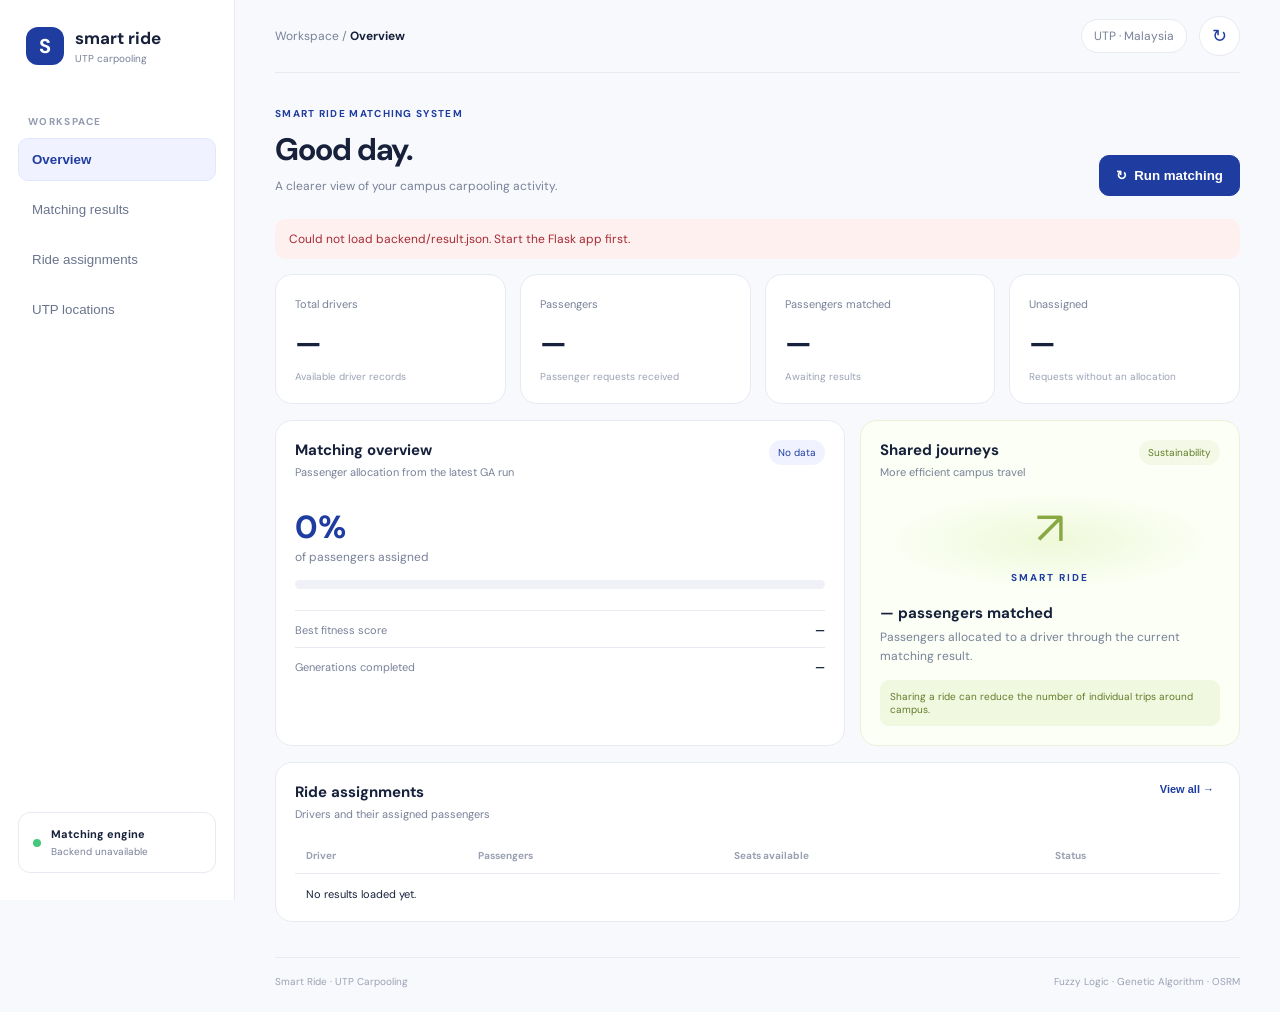
==== frontend/index.html @ 2814a67a "Add frontend folder" ====
<!doctype html>
<html lang="en"><head><meta charset="utf-8"><meta name="viewport" content="width=device-width,initial-scale=1">
<title>Smart Ride | UTP</title><link rel="stylesheet" href="styles.css"></head>
<body><aside class="sidebar" id="sidebar"><a class="brand"><b>S</b><span><strong>smart ride</strong><small>UTP carpooling</small></span></a>
<p class="side-label">WORKSPACE</p><nav>
<button class="nav active" data-view="dashboard">Overview</button><button class="nav" data-view="matches">Matching results</button><button class="nav" data-view="rides">Ride assignments</button><button class="nav" data-view="locations">UTP locations</button></nav>
<div class="side-bottom"><span class="dot"></span><span><strong>Matching engine</strong><small id="engine-status">Checking connection...</small></span></div></aside>
<main><header><button id="menu" class="menu">☰</button><span>Workspace / <b id="page-name">Overview</b></span><div><span class="campus">UTP · Malaysia</span><button id="refresh" class="refresh">↻</button></div></header>
<section class="view active" id="dashboard"><div class="heading"><div><p class="eyebrow">SMART RIDE MATCHING SYSTEM</p><h1>Good day.</h1><p class="muted">A clearer view of your campus carpooling activity.</p></div><button class="primary" id="run">↻ &nbsp;Run matching</button></div>
<div id="notice" class="notice"></div><div class="stats">
<article><label>Total drivers</label><strong id="drivers">—</strong><small>Available driver records</small></article><article><label>Passengers</label><strong id="passengers">—</strong><small>Passenger requests received</small></article><article><label>Passengers matched</label><strong id="assigned">—</strong><small id="rate">Awaiting results</small></article><article><label>Unassigned</label><strong id="unassigned">—</strong><small>Requests without an allocation</small></article></div>
<div class="columns"><article class="panel"><div class="panel-head"><div><h2>Matching overview</h2><p>Passenger allocation from the latest GA run</p></div><span class="tag" id="status">No data</span></div><div class="big-percent" id="percent">0%</div><p class="muted">of passengers assigned</p><div class="track"><i id="bar"></i></div><div class="metric"><span>Best fitness score</span><b id="fitness">—</b></div><div class="metric"><span>Generations completed</span><b id="generations">—</b></div></article>
<article class="panel sustainability"><div class="panel-head"><div><h2>Shared journeys</h2><p>More efficient campus travel</p></div><span class="tag lime">Sustainability</span></div><div class="illustration"><span>↗</span><b>SMART RIDE</b></div><h2 id="shared">— passengers matched</h2><p class="muted">Passengers allocated to a driver through the current matching result.</p><div class="sustain-note">Sharing a ride can reduce the number of individual trips around campus.</div></article></div>
<article class="panel table-panel"><div class="panel-head"><div><h2>Ride assignments</h2><p>Drivers and their assigned passengers</p></div><button class="link" data-go="rides">View all →</button></div><div class="scroll"><table><thead><tr><th>Driver</th><th>Passengers</th><th>Seats available</th><th>Status</th></tr></thead><tbody id="summary"><tr><td colspan="4">No results loaded yet.</td></tr></tbody></table></div></article></section>
<section class="view" id="matches"><div class="heading"><div><p class="eyebrow">FUZZY LOGIC + GENETIC ALGORITHM</p><h1>Matching results</h1><p class="muted">Review compatibility scores and GA allocations.</p></div></div><div class="filters"><input id="match-search" placeholder="Search driver or passenger ID"><select id="match-filter"><option value="all">All assignments</option><option value="matched">With passengers</option><option value="empty">No passengers</option></select></div><article class="panel table-panel"><div class="scroll"><table><thead><tr><th>Driver</th><th>Passenger</th><th>Compatibility</th><th>Match quality</th></tr></thead><tbody id="match-table"></tbody></table></div></article><p class="footnote">Compatibility values are fuzzy-logic scores, not probability percentages.</p></section>
<section class="view" id="rides"><div class="heading"><div><p class="eyebrow">OPTIMISED ALLOCATION</p><h1>Ride assignments</h1><p class="muted">Passengers grouped under each driver.</p></div></div><input class="search" id="ride-search" placeholder="Search driver or passenger ID"><div class="ride-grid" id="ride-grid"></div></section>
<section class="view" id="locations"><div class="heading"><div><p class="eyebrow">CAMPUS DIRECTORY</p><h1>UTP locations</h1><p class="muted">Location options used by the current dataset.</p></div></div><div class="location-grid" id="location-grid"></div><p class="footnote">Loaded from dataset/location.csv through the backend API.</p></section>
<footer>Smart Ride · UTP Carpooling <span>Fuzzy Logic · Genetic Algorithm · OSRM</span></footer></main>
<script src="js/data.js"></script><script src="js/api.js"></script><script src="js/app.js"></script></body></html>
---- frontend/styles.css ----
@import url('https://fonts.googleapis.com/css2?family=DM+Sans:wght@400;500;600;700&display=swap');
:root{--blue:#1F3DA1;--soft:#95ABFE;--green:#9BF7AA;--lime:#D3EF8B;--ink:#17213b;--muted:#788198;--line:#e7eaf1;--bg:#f8f9fc}*{box-sizing:border-box}body{margin:0;background:var(--bg);color:var(--ink);font:14px 'Sharp Grotesk','DM Sans',Arial,sans-serif}.sidebar{position:fixed;inset:0 auto 0 0;width:235px;background:#fff;border-right:1px solid var(--line);padding:27px 18px;display:flex;flex-direction:column;z-index:3}.brand{display:flex;gap:11px;align-items:center;text-decoration:none;color:var(--ink);padding:0 8px 40px}.brand>b{background:var(--blue);color:white;width:38px;height:38px;border-radius:12px;display:grid;place-items:center;font-size:20px}.brand span{display:grid;gap:3px}.brand strong{font-size:17px}.brand small,.side-bottom small{font-size:10px;color:var(--muted)}.side-label,.eyebrow{font-size:10px;letter-spacing:1.3px;color:#929bb0;font-weight:700}.side-label{padding-left:10px}nav{display:grid;gap:7px}.nav{border:1px solid transparent;background:none;text-align:left;padding:13px;border-radius:10px;color:#69748c;cursor:pointer}.nav.active{background:#f0f3ff;border-color:#e0e7ff;color:var(--blue);font-weight:700}.side-bottom{margin-top:auto;border:1px solid var(--line);border-radius:12px;padding:14px;display:flex;gap:10px;align-items:center;font-size:11px}.side-bottom span:last-child{display:grid;gap:4px}.dot{width:8px;height:8px;background:#45c879;border-radius:50%}main{margin-left:235px;padding:0 40px 24px;max-width:1550px}header{height:73px;border-bottom:1px solid var(--line);display:flex;align-items:center;justify-content:space-between;margin-bottom:34px;color:var(--muted);font-size:12px}header b{color:var(--ink)}header>div{display:flex;align-items:center;gap:12px}.campus,.refresh{border:1px solid var(--line);border-radius:20px;padding:8px 12px;background:white}.refresh{font-size:18px;color:var(--blue);cursor:pointer}.menu{display:none}.view{display:none}.view.active{display:block}.heading{display:flex;justify-content:space-between;align-items:flex-end;margin-bottom:23px}.eyebrow{color:var(--blue);margin:0 0 9px}h1{font-size:31px;letter-spacing:-1px;margin:0 0 7px}.muted{color:var(--muted);font-size:12px;line-height:1.6;margin:0}.primary{background:var(--blue);border:1px solid var(--blue);color:white;border-radius:10px;padding:12px 16px;font-weight:600;cursor:pointer}.primary:disabled{opacity:.6}.notice{display:none;margin-bottom:15px;padding:12px 14px;border-radius:10px;background:#f0f3ff;color:var(--blue);font-size:12px}.notice.show{display:block}.notice.error{background:#fff0f0;color:#a52b35}.stats{display:grid;grid-template-columns:repeat(4,1fr);gap:14px;margin-bottom:16px}.stats article,.panel{background:white;border:1px solid var(--line);border-radius:17px;padding:19px}.stats label{font-size:11px;color:var(--muted)}.stats strong{display:block;font-size:29px;margin:12px 0 4px}.stats small{font-size:10px;color:#9aa2b4}.columns{display:grid;grid-template-columns:1.2fr .8fr;gap:15px;margin-bottom:16px}.panel-head{display:flex;justify-content:space-between;align-items:flex-start;gap:10px}.panel h2{font-size:15px;margin:0 0 5px}.panel-head p{font-size:11px;color:var(--muted);margin:0}.tag{font-size:10px;color:var(--blue);background:#f0f3ff;padding:6px 9px;border-radius:30px}.tag.lime{background:#f3f9e6;color:#607d25}.big-percent{font-size:32px;color:var(--blue);font-weight:700;margin-top:27px}.track{height:9px;background:#f0f1f6;border-radius:20px;margin:13px 0 21px;overflow:hidden}.track i{display:block;width:0;height:100%;background:var(--blue);border-radius:20px}.metric{border-top:1px solid var(--line);padding:12px 0 0;margin-top:10px;display:flex;justify-content:space-between;font-size:11px;color:var(--muted)}.metric b{color:var(--ink)}.sustainability{background:#fbfff5;border-color:#e9f1d9}.illustration{height:100px;margin:12px 0;display:grid;place-items:center;position:relative;background:radial-gradient(ellipse,#eff8d9 0%,transparent 68%);color:var(--blue)}.illustration span{font-size:46px;color:#88a843}.illustration b{font-size:10px;letter-spacing:2px}.sustain-note{background:#f0f8df;color:#637b2a;border-radius:9px;padding:10px;margin-top:13px;font-size:10px}.table-panel{padding-bottom:7px}.link{border:0;background:none;color:var(--blue);cursor:pointer;font-size:11px;font-weight:600}.scroll{overflow-x:auto;margin-top:17px}table{border-collapse:collapse;width:100%;white-space:nowrap}th{text-align:left;color:#98a0b1;font-size:10px;padding:11px;border-bottom:1px solid var(--line)}td{font-size:11px;padding:13px 11px;border-bottom:1px solid #f0f1f5}tbody tr:last-child td{border:0}.pill{font-size:9px;border-radius:30px;padding:5px 8px;background:#eaffed;color:#268448}.pill.neutral{background:#f0f2ff;color:#536fc9}.filters{display:flex;gap:10px;margin-bottom:15px}.filters input,.filters select,.search{border:1px solid var(--line);border-radius:10px;padding:11px 13px;background:#fff;font-size:11px;color:var(--ink)}.filters input,.search{min-width:260px}.ride-grid,.location-grid{display:grid;grid-template-columns:repeat(2,1fr);gap:13px}.ride-card,.location-card{background:white;border:1px solid var(--line);border-radius:14px;padding:17px}.ride-card h3{font-size:13px;margin:0 0 10px}.ride-card p,.location-card small{font-size:10px;color:var(--muted)}.chips{display:flex;gap:6px;flex-wrap:wrap;margin-top:12px}.chip{background:#f3f5ff;color:var(--blue);border:1px solid #e3e8ff;border-radius:8px;padding:6px 8px;font-size:10px}.location-card strong{font-size:12px}.location-card small{display:block;margin-top:6px}.location-card em{float:right;color:var(--blue);font-size:9px;font-style:normal}.footnote{font-size:10px;color:#929aab;margin-top:13px}footer{display:flex;justify-content:space-between;border-top:1px solid var(--line);padding-top:17px;margin-top:35px;color:#9aa2b4;font-size:10px}
@media(max-width:950px){main{padding:0 23px 20px}.stats{grid-template-columns:repeat(2,1fr)}}
@media(max-width:700px){.sidebar{transform:translateX(-100%);transition:.2s}.sidebar.open{transform:none;box-shadow:8px 0 25px #17213b22}main{margin:0;padding:0 16px 20px}header{height:62px;margin-bottom:25px}.menu{display:block;border:1px solid var(--line);background:white;border-radius:8px;padding:7px;margin-right:9px}.campus{display:none}.heading{align-items:flex-start;flex-direction:column;gap:14px}.columns{grid-template-columns:1fr}.stats{gap:8px}.stats article{padding:14px}.stats strong{font-size:25px}.ride-grid,.location-grid{grid-template-columns:1fr}.filters{flex-wrap:wrap}.filters input{width:100%}footer{flex-direction:column;gap:8px}}
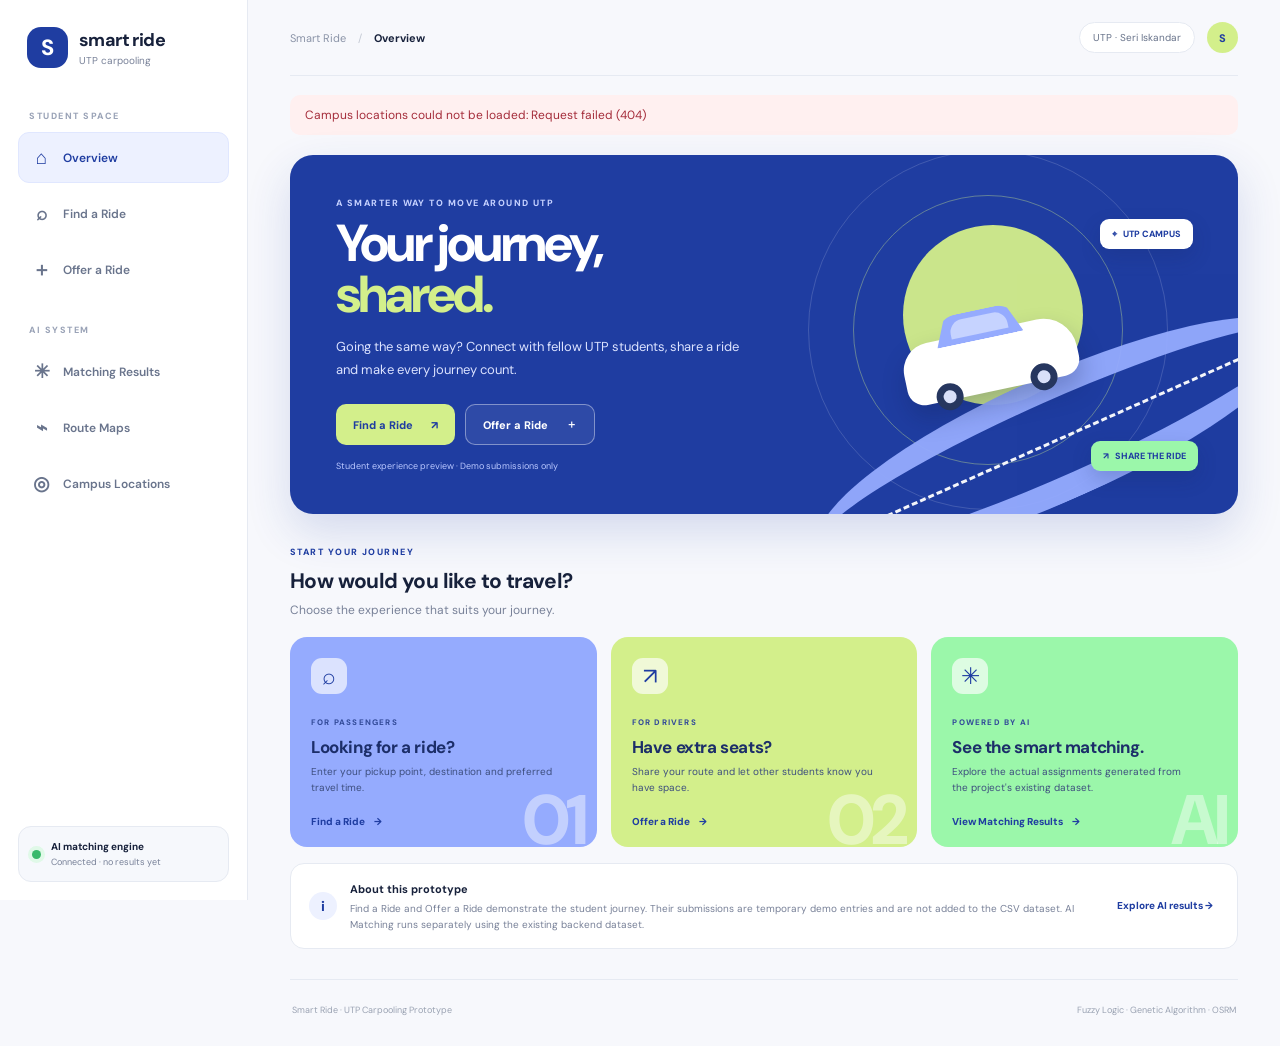
==== commit 87d34db0: "updated frontend" ====
--- a/frontend/index.html
+++ b/frontend/index.html
@@ -1,19 +1,188 @@
 <!doctype html>
-<html lang="en"><head><meta charset="utf-8"><meta name="viewport" content="width=device-width,initial-scale=1">
-<title>Smart Ride | UTP</title><link rel="stylesheet" href="styles.css"></head>
-<body><aside class="sidebar" id="sidebar"><a class="brand"><b>S</b><span><strong>smart ride</strong><small>UTP carpooling</small></span></a>
-<p class="side-label">WORKSPACE</p><nav>
-<button class="nav active" data-view="dashboard">Overview</button><button class="nav" data-view="matches">Matching results</button><button class="nav" data-view="rides">Ride assignments</button><button class="nav" data-view="locations">UTP locations</button></nav>
-<div class="side-bottom"><span class="dot"></span><span><strong>Matching engine</strong><small id="engine-status">Checking connection...</small></span></div></aside>
-<main><header><button id="menu" class="menu">☰</button><span>Workspace / <b id="page-name">Overview</b></span><div><span class="campus">UTP · Malaysia</span><button id="refresh" class="refresh">↻</button></div></header>
-<section class="view active" id="dashboard"><div class="heading"><div><p class="eyebrow">SMART RIDE MATCHING SYSTEM</p><h1>Good day.</h1><p class="muted">A clearer view of your campus carpooling activity.</p></div><button class="primary" id="run">↻ &nbsp;Run matching</button></div>
-<div id="notice" class="notice"></div><div class="stats">
-<article><label>Total drivers</label><strong id="drivers">—</strong><small>Available driver records</small></article><article><label>Passengers</label><strong id="passengers">—</strong><small>Passenger requests received</small></article><article><label>Passengers matched</label><strong id="assigned">—</strong><small id="rate">Awaiting results</small></article><article><label>Unassigned</label><strong id="unassigned">—</strong><small>Requests without an allocation</small></article></div>
-<div class="columns"><article class="panel"><div class="panel-head"><div><h2>Matching overview</h2><p>Passenger allocation from the latest GA run</p></div><span class="tag" id="status">No data</span></div><div class="big-percent" id="percent">0%</div><p class="muted">of passengers assigned</p><div class="track"><i id="bar"></i></div><div class="metric"><span>Best fitness score</span><b id="fitness">—</b></div><div class="metric"><span>Generations completed</span><b id="generations">—</b></div></article>
-<article class="panel sustainability"><div class="panel-head"><div><h2>Shared journeys</h2><p>More efficient campus travel</p></div><span class="tag lime">Sustainability</span></div><div class="illustration"><span>↗</span><b>SMART RIDE</b></div><h2 id="shared">— passengers matched</h2><p class="muted">Passengers allocated to a driver through the current matching result.</p><div class="sustain-note">Sharing a ride can reduce the number of individual trips around campus.</div></article></div>
-<article class="panel table-panel"><div class="panel-head"><div><h2>Ride assignments</h2><p>Drivers and their assigned passengers</p></div><button class="link" data-go="rides">View all →</button></div><div class="scroll"><table><thead><tr><th>Driver</th><th>Passengers</th><th>Seats available</th><th>Status</th></tr></thead><tbody id="summary"><tr><td colspan="4">No results loaded yet.</td></tr></tbody></table></div></article></section>
-<section class="view" id="matches"><div class="heading"><div><p class="eyebrow">FUZZY LOGIC + GENETIC ALGORITHM</p><h1>Matching results</h1><p class="muted">Review compatibility scores and GA allocations.</p></div></div><div class="filters"><input id="match-search" placeholder="Search driver or passenger ID"><select id="match-filter"><option value="all">All assignments</option><option value="matched">With passengers</option><option value="empty">No passengers</option></select></div><article class="panel table-panel"><div class="scroll"><table><thead><tr><th>Driver</th><th>Passenger</th><th>Compatibility</th><th>Match quality</th></tr></thead><tbody id="match-table"></tbody></table></div></article><p class="footnote">Compatibility values are fuzzy-logic scores, not probability percentages.</p></section>
-<section class="view" id="rides"><div class="heading"><div><p class="eyebrow">OPTIMISED ALLOCATION</p><h1>Ride assignments</h1><p class="muted">Passengers grouped under each driver.</p></div></div><input class="search" id="ride-search" placeholder="Search driver or passenger ID"><div class="ride-grid" id="ride-grid"></div></section>
-<section class="view" id="locations"><div class="heading"><div><p class="eyebrow">CAMPUS DIRECTORY</p><h1>UTP locations</h1><p class="muted">Location options used by the current dataset.</p></div></div><div class="location-grid" id="location-grid"></div><p class="footnote">Loaded from dataset/location.csv through the backend API.</p></section>
-<footer>Smart Ride · UTP Carpooling <span>Fuzzy Logic · Genetic Algorithm · OSRM</span></footer></main>
-<script src="js/data.js"></script><script src="js/api.js"></script><script src="js/app.js"></script></body></html>+<html lang="en">
+<head>
+  <meta charset="utf-8">
+  <meta name="viewport" content="width=device-width, initial-scale=1">
+  <meta name="theme-color" content="#1F3DA1">
+  <title>Smart Ride | UTP</title>
+  <link rel="preconnect" href="https://fonts.googleapis.com">
+  <link rel="preconnect" href="https://fonts.gstatic.com" crossorigin>
+  <link href="https://fonts.googleapis.com/css2?family=DM+Sans:wght@400;500;600;700;800&display=swap" rel="stylesheet">
+  <link rel="stylesheet" href="styles.css">
+</head>
+<body>
+  <aside class="sidebar" id="sidebar">
+    <a class="brand" href="#" data-go="home">
+      <span class="brand-mark">S</span>
+      <span><strong>smart ride</strong><small>UTP carpooling</small></span>
+    </a>
+    <div class="side-caption">STUDENT SPACE</div>
+    <nav class="navigation">
+      <button class="nav active" data-view="home"><span>⌂</span> Overview</button>
+      <button class="nav" data-view="find"><span>⌕</span> Find a Ride</button>
+      <button class="nav" data-view="offer"><span>＋</span> Offer a Ride</button>
+    </nav>
+    <div class="side-caption section-caption">AI SYSTEM</div>
+    <nav class="navigation">
+      <button class="nav" data-view="matching"><span>✳</span> Matching Results</button>
+      <button class="nav" data-view="routes"><span>⌁</span> Route Maps</button>
+      <button class="nav" data-view="locations"><span>◎</span> Campus Locations</button>
+    </nav>
+    <div class="sidebar-bottom">
+      <div class="status-indicator" id="status-indicator"></div>
+      <div><strong>AI matching engine</strong><small id="engine-status">Connecting to backend…</small></div>
+    </div>
+  </aside>
+
+  <main class="main">
+    <header class="topbar">
+      <button class="mobile-menu" id="menu" aria-label="Open navigation">☰</button>
+      <div class="breadcrumbs">Smart Ride <span>/</span> <strong id="page-name">Overview</strong></div>
+      <div class="topbar-right"><span class="campus-pill">UTP · Seri Iskandar</span><span class="student-avatar">S</span></div>
+    </header>
+
+    <div class="global-notice" id="global-notice" role="status"></div>
+
+    <!-- HOME / STUDENT LANDING -->
+    <section class="view active" id="home">
+      <section class="welcome-hero">
+        <div class="hero-copy">
+          <p class="eyebrow light">A SMARTER WAY TO MOVE AROUND UTP</p>
+          <h1>Your journey,<br><em>shared.</em></h1>
+          <p class="hero-description">Going the same way? Connect with fellow UTP students, share a ride and make every journey count.</p>
+          <div class="hero-actions">
+            <button class="button button-lime" data-go="find">Find a Ride <span>↗</span></button>
+            <button class="button button-outline" data-go="offer">Offer a Ride <span>＋</span></button>
+          </div>
+          <p class="hero-footnote">Student experience preview · Demo submissions only</p>
+        </div>
+        <div class="hero-art" aria-hidden="true">
+          <div class="orbit orbit-one"></div><div class="orbit orbit-two"></div>
+          <div class="sun-disc"></div>
+          <div class="road"><span></span></div>
+          <div class="car-illustration"><div class="car-window"></div><div class="car-wheel wheel-left"></div><div class="car-wheel wheel-right"></div></div>
+          <div class="floating-tag tag-campus">⌖ &nbsp; UTP CAMPUS</div>
+          <div class="floating-tag tag-share">↗ &nbsp; SHARE THE RIDE</div>
+        </div>
+      </section>
+
+      <div class="section-intro">
+        <div><p class="eyebrow">START YOUR JOURNEY</p><h2>How would you like to travel?</h2><p class="muted">Choose the experience that suits your journey.</p></div>
+      </div>
+      <div class="journey-cards">
+        <article class="journey-card passenger-card">
+          <div class="journey-icon">⌕</div><span class="card-kicker">FOR PASSENGERS</span>
+          <h3>Looking for a ride?</h3><p>Enter your pickup point, destination and preferred travel time.</p>
+          <button class="text-action" data-go="find">Find a Ride <span>→</span></button>
+          <div class="card-decoration passenger-decoration">01</div>
+        </article>
+        <article class="journey-card driver-card">
+          <div class="journey-icon">↗</div><span class="card-kicker">FOR DRIVERS</span>
+          <h3>Have extra seats?</h3><p>Share your route and let other students know you have space.</p>
+          <button class="text-action" data-go="offer">Offer a Ride <span>→</span></button>
+          <div class="card-decoration driver-decoration">02</div>
+        </article>
+        <article class="journey-card ai-card">
+          <div class="journey-icon">✳</div><span class="card-kicker">POWERED BY AI</span>
+          <h3>See the smart matching.</h3><p>Explore the actual assignments generated from the project's existing dataset.</p>
+          <button class="text-action" data-go="matching">View Matching Results <span>→</span></button>
+          <div class="card-decoration ai-decoration">AI</div>
+        </article>
+      </div>
+
+      <section class="demo-explainer">
+        <div class="explainer-icon">i</div>
+        <div><strong>About this prototype</strong><p>Find a Ride and Offer a Ride demonstrate the student journey. Their submissions are temporary demo entries and are not added to the CSV dataset. AI Matching runs separately using the existing backend dataset.</p></div>
+        <button class="subtle-action" data-go="matching">Explore AI results →</button>
+      </section>
+    </section>
+
+    <!-- FIND A RIDE -->
+    <section class="view" id="find">
+      <div class="page-heading"><div><p class="eyebrow">PASSENGER EXPERIENCE</p><h1>Find a Ride</h1><p class="muted">Tell us where you're heading. We'll show you what a ride request looks like.</p></div><div class="heading-symbol blue-symbol">⌕</div></div>
+      <div class="form-layout">
+        <form class="ride-form" id="find-form">
+          <div class="form-title"><span class="step-number">01</span><div><h2>Your journey details</h2><p>Fill in your preferred pickup and drop-off details.</p></div></div>
+          <div class="form-grid">
+            <label class="field full"><span>Your name</span><input name="studentName" placeholder="e.g. Aina" required maxlength="60"></label>
+            <label class="field full"><span>Pickup location</span><select name="pickup" class="location-select" required><option value="">Select pickup location</option></select></label>
+            <label class="field full"><span>Destination</span><select name="destination" class="location-select" required><option value="">Select destination</option></select></label>
+            <label class="field"><span>Travel date</span><input type="date" name="date" required></label>
+            <label class="field"><span>Preferred time</span><input type="time" name="time" required></label>
+            <label class="field full"><span>Additional note <small>Optional</small></span><textarea name="note" rows="3" placeholder="Any details you'd like to include?"></textarea></label>
+          </div>
+          <div class="form-disclaimer"><span>ⓘ</span><p>This is a demonstration form. Your entry will not be sent to the AI matching engine or stored in the project dataset.</p></div>
+          <button class="button button-blue submit-button" type="submit">Submit Demo Request <span>→</span></button>
+        </form>
+        <aside class="form-aside blue-aside">
+          <div class="aside-illustration">⌖</div><p class="eyebrow light">YOUR RIDE STARTS HERE</p><h3>Every shared journey starts with a simple request.</h3><p>In a complete Smart Ride system, your request would be compared with available drivers based on route and time compatibility.</p>
+          <div class="aside-mini"><span>01</span> Enter your journey <span>02</span> Find a compatible ride</div>
+        </aside>
+      </div>
+      <div class="confirmation-panel" id="find-confirmation" hidden></div>
+    </section>
+
+    <!-- OFFER A RIDE -->
+    <section class="view" id="offer">
+      <div class="page-heading"><div><p class="eyebrow">DRIVER EXPERIENCE</p><h1>Offer a Ride</h1><p class="muted">Already driving somewhere? Let fellow students know you have extra seats.</p></div><div class="heading-symbol green-symbol">↗</div></div>
+      <div class="form-layout">
+        <form class="ride-form" id="offer-form">
+          <div class="form-title"><span class="step-number green-step">01</span><div><h2>Your ride details</h2><p>Share your route and the number of seats available.</p></div></div>
+          <div class="form-grid">
+            <label class="field full"><span>Your name</span><input name="studentName" placeholder="e.g. Aina" required maxlength="60"></label>
+            <label class="field full"><span>Starting location</span><select name="pickup" class="location-select" required><option value="">Select starting location</option></select></label>
+            <label class="field full"><span>Destination</span><select name="destination" class="location-select" required><option value="">Select destination</option></select></label>
+            <label class="field"><span>Travel date</span><input type="date" name="date" required></label>
+            <label class="field"><span>Departure time</span><input type="time" name="time" required></label>
+            <label class="field full"><span>Available passenger seats</span><select name="seats" required><option value="">Select available seats</option><option value="1">1 seat</option><option value="2">2 seats</option><option value="3">3 seats</option><option value="4">4 seats</option><option value="5">5 seats</option><option value="6">6 seats</option></select></label>
+            <label class="field full"><span>Additional note <small>Optional</small></span><textarea name="note" rows="3" placeholder="Any details you'd like to include?"></textarea></label>
+          </div>
+          <div class="form-disclaimer green-disclaimer"><span>ⓘ</span><p>This is a demonstration form. Your entry will not be sent to the AI matching engine or stored in the project dataset.</p></div>
+          <button class="button button-blue submit-button" type="submit">Submit Demo Offer <span>→</span></button>
+        </form>
+        <aside class="form-aside green-aside">
+          <div class="aside-illustration">＋</div><p class="eyebrow">MAKE ROOM FOR ANOTHER</p><h3>A few extra seats can make a difference.</h3><p>In a complete Smart Ride system, your offered route and available seats would be considered during the matching process.</p>
+          <div class="aside-mini"><span>01</span> Share your route <span>02</span> Match with passengers</div>
+        </aside>
+      </div>
+      <div class="confirmation-panel" id="offer-confirmation" hidden></div>
+    </section>
+
+    <!-- MATCHING RESULTS -->
+    <section class="view" id="matching">
+      <div class="page-heading heading-with-button"><div><p class="eyebrow">FUZZY LOGIC + GENETIC ALGORITHM</p><h1>Matching Results</h1><p class="muted">Actual driver-passenger assignments generated from your existing dataset.</p></div><button class="button button-blue" id="run-matching">↻ &nbsp;Run AI Matching</button></div>
+      <div class="backend-callout"><span class="callout-icon">✳</span><div><strong>Real backend processing</strong><p>The algorithm reads the existing CSV records, calculates compatibility, runs the Genetic Algorithm and optimises routes. Demo form entries are not included.</p></div></div>
+      <div class="results-stats">
+        <article class="result-stat stat-blue"><span>Total drivers</span><strong id="total-drivers">—</strong><small>Existing driver records</small></article>
+        <article class="result-stat stat-lime"><span>Total passengers</span><strong id="total-passengers">—</strong><small>Existing passenger records</small></article>
+        <article class="result-stat stat-green"><span>Passengers assigned</span><strong id="total-assigned">—</strong><small id="allocation-rate">Awaiting results</small></article>
+        <article class="result-stat stat-soft"><span>Unassigned</span><strong id="total-unassigned">—</strong><small>Without a driver allocation</small></article>
+      </div>
+      <div class="results-layout">
+        <article class="content-card allocation-card"><div class="content-card-heading"><div><p class="eyebrow">ALLOCATION OVERVIEW</p><h2>Passenger coverage</h2></div><span class="live-tag" id="result-status">No results loaded</span></div><div class="allocation-number" id="allocation-percent">—<small>%</small></div><div class="progress-track"><span id="allocation-bar"></span></div><div class="result-meta"><span>Best fitness score</span><strong id="best-fitness">—</strong></div><div class="result-meta"><span>Generations completed</span><strong id="generation-count">—</strong></div></article>
+        <article class="content-card unassigned-card"><p class="eyebrow">NEEDS AN ALTERNATIVE</p><h2>Unassigned passengers</h2><p class="muted">These passengers were not allocated to a driver in the latest GA result.</p><div class="unassigned-list" id="unassigned-list">No results loaded.</div></article>
+      </div>
+      <article class="content-card assignment-table-card"><div class="content-card-heading"><div><p class="eyebrow">GENERATED BY THE GA</p><h2>Driver assignments</h2></div><input class="table-search" id="assignment-search" placeholder="Search driver / passenger"></div><div class="table-wrap"><table><thead><tr><th>Driver</th><th>Assigned passengers</th><th>Compatibility</th><th>Seats available</th><th>Allocation</th></tr></thead><tbody id="assignment-table"><tr><td colspan="5">Load results or run AI matching.</td></tr></tbody></table></div></article>
+    </section>
+
+    <!-- ROUTE MAPS -->
+    <section class="view" id="routes">
+      <div class="page-heading"><div><p class="eyebrow">OSRM ROUTE OPTIMISATION</p><h1>Route Maps</h1><p class="muted">Explore the original driver route and the optimised carpool route generated by Folium.</p></div><button class="button button-light" data-go="matching">View matching results →</button></div>
+      <div class="map-legend"><span><i class="legend-blue"></i> Original driver route</span><span><i class="legend-red"></i> Optimised carpool route</span><span><i class="legend-green"></i> Driver origin</span><span><i class="legend-purple"></i> Passenger drop-off</span></div>
+      <div id="route-list" class="route-list"><div class="empty-state"><div>⌁</div><h3>No route maps loaded</h3><p>Load existing results or run AI Matching to generate route maps.</p><button class="button button-blue" data-go="matching">Go to AI Matching</button></div></div>
+    </section>
+
+    <!-- LOCATIONS -->
+    <section class="view" id="locations">
+      <div class="page-heading"><div><p class="eyebrow">CAMPUS DIRECTORY</p><h1>Campus Locations</h1><p class="muted">Locations available in the current Smart Ride dataset.</p></div></div>
+      <div class="location-intro"><div class="location-pin">◎</div><div><strong>UTP location directory</strong><p>Location options are retrieved from <code>dataset/location.csv</code> through the backend API.</p></div></div>
+      <div class="location-grid" id="location-grid"><div class="empty-state">Loading campus locations…</div></div>
+    </section>
+
+    <footer class="footer"><span>Smart Ride · UTP Carpooling Prototype</span><span>Fuzzy Logic · Genetic Algorithm · OSRM</span></footer>
+  </main>
+
+  <script src="js/api.js"></script>
+  <script src="js/app.js"></script>
+</body>
+</html>
--- a/frontend/styles.css
+++ b/frontend/styles.css
@@ -1,4 +1,6 @@
-@import url('https://fonts.googleapis.com/css2?family=DM+Sans:wght@400;500;600;700&display=swap');
-:root{--blue:#1F3DA1;--soft:#95ABFE;--green:#9BF7AA;--lime:#D3EF8B;--ink:#17213b;--muted:#788198;--line:#e7eaf1;--bg:#f8f9fc}*{box-sizing:border-box}body{margin:0;background:var(--bg);color:var(--ink);font:14px 'Sharp Grotesk','DM Sans',Arial,sans-serif}.sidebar{position:fixed;inset:0 auto 0 0;width:235px;background:#fff;border-right:1px solid var(--line);padding:27px 18px;display:flex;flex-direction:column;z-index:3}.brand{display:flex;gap:11px;align-items:center;text-decoration:none;color:var(--ink);padding:0 8px 40px}.brand>b{background:var(--blue);color:white;width:38px;height:38px;border-radius:12px;display:grid;place-items:center;font-size:20px}.brand span{display:grid;gap:3px}.brand strong{font-size:17px}.brand small,.side-bottom small{font-size:10px;color:var(--muted)}.side-label,.eyebrow{font-size:10px;letter-spacing:1.3px;color:#929bb0;font-weight:700}.side-label{padding-left:10px}nav{display:grid;gap:7px}.nav{border:1px solid transparent;background:none;text-align:left;padding:13px;border-radius:10px;color:#69748c;cursor:pointer}.nav.active{background:#f0f3ff;border-color:#e0e7ff;color:var(--blue);font-weight:700}.side-bottom{margin-top:auto;border:1px solid var(--line);border-radius:12px;padding:14px;display:flex;gap:10px;align-items:center;font-size:11px}.side-bottom span:last-child{display:grid;gap:4px}.dot{width:8px;height:8px;background:#45c879;border-radius:50%}main{margin-left:235px;padding:0 40px 24px;max-width:1550px}header{height:73px;border-bottom:1px solid var(--line);display:flex;align-items:center;justify-content:space-between;margin-bottom:34px;color:var(--muted);font-size:12px}header b{color:var(--ink)}header>div{display:flex;align-items:center;gap:12px}.campus,.refresh{border:1px solid var(--line);border-radius:20px;padding:8px 12px;background:white}.refresh{font-size:18px;color:var(--blue);cursor:pointer}.menu{display:none}.view{display:none}.view.active{display:block}.heading{display:flex;justify-content:space-between;align-items:flex-end;margin-bottom:23px}.eyebrow{color:var(--blue);margin:0 0 9px}h1{font-size:31px;letter-spacing:-1px;margin:0 0 7px}.muted{color:var(--muted);font-size:12px;line-height:1.6;margin:0}.primary{background:var(--blue);border:1px solid var(--blue);color:white;border-radius:10px;padding:12px 16px;font-weight:600;cursor:pointer}.primary:disabled{opacity:.6}.notice{display:none;margin-bottom:15px;padding:12px 14px;border-radius:10px;background:#f0f3ff;color:var(--blue);font-size:12px}.notice.show{display:block}.notice.error{background:#fff0f0;color:#a52b35}.stats{display:grid;grid-template-columns:repeat(4,1fr);gap:14px;margin-bottom:16px}.stats article,.panel{background:white;border:1px solid var(--line);border-radius:17px;padding:19px}.stats label{font-size:11px;color:var(--muted)}.stats strong{display:block;font-size:29px;margin:12px 0 4px}.stats small{font-size:10px;color:#9aa2b4}.columns{display:grid;grid-template-columns:1.2fr .8fr;gap:15px;margin-bottom:16px}.panel-head{display:flex;justify-content:space-between;align-items:flex-start;gap:10px}.panel h2{font-size:15px;margin:0 0 5px}.panel-head p{font-size:11px;color:var(--muted);margin:0}.tag{font-size:10px;color:var(--blue);background:#f0f3ff;padding:6px 9px;border-radius:30px}.tag.lime{background:#f3f9e6;color:#607d25}.big-percent{font-size:32px;color:var(--blue);font-weight:700;margin-top:27px}.track{height:9px;background:#f0f1f6;border-radius:20px;margin:13px 0 21px;overflow:hidden}.track i{display:block;width:0;height:100%;background:var(--blue);border-radius:20px}.metric{border-top:1px solid var(--line);padding:12px 0 0;margin-top:10px;display:flex;justify-content:space-between;font-size:11px;color:var(--muted)}.metric b{color:var(--ink)}.sustainability{background:#fbfff5;border-color:#e9f1d9}.illustration{height:100px;margin:12px 0;display:grid;place-items:center;position:relative;background:radial-gradient(ellipse,#eff8d9 0%,transparent 68%);color:var(--blue)}.illustration span{font-size:46px;color:#88a843}.illustration b{font-size:10px;letter-spacing:2px}.sustain-note{background:#f0f8df;color:#637b2a;border-radius:9px;padding:10px;margin-top:13px;font-size:10px}.table-panel{padding-bottom:7px}.link{border:0;background:none;color:var(--blue);cursor:pointer;font-size:11px;font-weight:600}.scroll{overflow-x:auto;margin-top:17px}table{border-collapse:collapse;width:100%;white-space:nowrap}th{text-align:left;color:#98a0b1;font-size:10px;padding:11px;border-bottom:1px solid var(--line)}td{font-size:11px;padding:13px 11px;border-bottom:1px solid #f0f1f5}tbody tr:last-child td{border:0}.pill{font-size:9px;border-radius:30px;padding:5px 8px;background:#eaffed;color:#268448}.pill.neutral{background:#f0f2ff;color:#536fc9}.filters{display:flex;gap:10px;margin-bottom:15px}.filters input,.filters select,.search{border:1px solid var(--line);border-radius:10px;padding:11px 13px;background:#fff;font-size:11px;color:var(--ink)}.filters input,.search{min-width:260px}.ride-grid,.location-grid{display:grid;grid-template-columns:repeat(2,1fr);gap:13px}.ride-card,.location-card{background:white;border:1px solid var(--line);border-radius:14px;padding:17px}.ride-card h3{font-size:13px;margin:0 0 10px}.ride-card p,.location-card small{font-size:10px;color:var(--muted)}.chips{display:flex;gap:6px;flex-wrap:wrap;margin-top:12px}.chip{background:#f3f5ff;color:var(--blue);border:1px solid #e3e8ff;border-radius:8px;padding:6px 8px;font-size:10px}.location-card strong{font-size:12px}.location-card small{display:block;margin-top:6px}.location-card em{float:right;color:var(--blue);font-size:9px;font-style:normal}.footnote{font-size:10px;color:#929aab;margin-top:13px}footer{display:flex;justify-content:space-between;border-top:1px solid var(--line);padding-top:17px;margin-top:35px;color:#9aa2b4;font-size:10px}
-@media(max-width:950px){main{padding:0 23px 20px}.stats{grid-template-columns:repeat(2,1fr)}}
-@media(max-width:700px){.sidebar{transform:translateX(-100%);transition:.2s}.sidebar.open{transform:none;box-shadow:8px 0 25px #17213b22}main{margin:0;padding:0 16px 20px}header{height:62px;margin-bottom:25px}.menu{display:block;border:1px solid var(--line);background:white;border-radius:8px;padding:7px;margin-right:9px}.campus{display:none}.heading{align-items:flex-start;flex-direction:column;gap:14px}.columns{grid-template-columns:1fr}.stats{gap:8px}.stats article{padding:14px}.stats strong{font-size:25px}.ride-grid,.location-grid{grid-template-columns:1fr}.filters{flex-wrap:wrap}.filters input{width:100%}footer{flex-direction:column;gap:8px}}
+@import url('https://fonts.googleapis.com/css2?family=DM+Sans:wght@400;500;600;700;800&display=swap');
+:root{--blue:#1F3DA1;--soft:#95ABFE;--green:#9BF7AA;--lime:#D3EF8B;--ink:#17213B;--muted:#788198;--line:#E6EAF2;--paper:#F7F8FC;--white:#fff;--shadow:0 14px 38px rgba(31,61,161,.07)}
+*{box-sizing:border-box}html{scroll-behavior:smooth}body{margin:0;background:var(--paper);color:var(--ink);font:14px 'Sharp Grotesk','DM Sans',Arial,sans-serif}button,input,select,textarea{font:inherit}button{cursor:pointer}.sidebar{position:fixed;z-index:10;inset:0 auto 0 0;width:248px;background:#fff;border-right:1px solid var(--line);padding:27px 18px 18px;display:flex;flex-direction:column}.brand{display:flex;align-items:center;gap:11px;text-decoration:none;color:var(--ink);padding:0 9px 42px}.brand-mark{width:41px;height:41px;border-radius:14px;background:var(--blue);color:#fff;display:grid;place-items:center;font-size:22px;font-weight:800}.brand>span:last-child{display:grid;gap:2px}.brand strong{font-size:18px;letter-spacing:-.6px}.brand small{font-size:10px;color:var(--muted)}.side-caption{font-size:9px;letter-spacing:1.5px;font-weight:800;color:#9AA3B7;padding:0 11px 10px}.section-caption{margin-top:28px}.navigation{display:grid;gap:5px}.nav{display:flex;align-items:center;gap:12px;width:100%;padding:12px 13px;border:1px solid transparent;border-radius:11px;background:transparent;text-align:left;color:#69748C;font-size:12px;font-weight:600;transition:.18s}.nav span{width:19px;font-size:19px;text-align:center}.nav:hover{background:#F6F7FC;color:var(--blue)}.nav.active{background:#EDF1FF;color:var(--blue);border-color:#E0E7FF}.sidebar-bottom{margin-top:auto;background:#F6F8FC;border:1px solid var(--line);border-radius:13px;padding:13px;display:flex;align-items:center;gap:10px}.sidebar-bottom div:last-child{display:grid;gap:3px}.sidebar-bottom strong{font-size:10px}.sidebar-bottom small{font-size:9px;color:var(--muted)}.status-indicator{width:9px;height:9px;border-radius:50%;background:#E8B84D;box-shadow:0 0 0 4px #FFF4D7}.status-indicator.connected{background:#39B96B;box-shadow:0 0 0 4px #E0F9E8}.main{margin-left:248px;max-width:1600px;padding:0 42px 25px}.topbar{height:76px;display:flex;align-items:center;justify-content:space-between;border-bottom:1px solid var(--line);margin-bottom:31px;color:#8A93A7;font-size:11px}.breadcrumbs span{padding:0 9px;color:#C4C9D4}.breadcrumbs strong{color:var(--ink);font-weight:700}.topbar-right{display:flex;align-items:center;gap:12px}.campus-pill{border:1px solid var(--line);border-radius:30px;padding:8px 13px;background:#fff;color:#68738A;font-size:10px}.student-avatar{width:31px;height:31px;border-radius:50%;background:var(--lime);color:var(--blue);display:grid;place-items:center;font-weight:800}.mobile-menu{display:none;border:0;background:none;font-size:20px;color:var(--blue)}.view{display:none;animation:appear .2s ease}.view.active{display:block}@keyframes appear{from{opacity:.5;transform:translateY(4px)}to{opacity:1;transform:none}}.global-notice{display:none;padding:12px 15px;margin:-12px 0 20px;border-radius:10px;background:#E9F9ED;color:#216D3D;font-size:12px}.global-notice.show{display:block}.global-notice.error{background:#FFF0F0;color:#A52D3B}.eyebrow{margin:0 0 9px;color:var(--blue);font-size:9px;letter-spacing:1.45px;font-weight:800}.eyebrow.light{color:#C5D1FF}.muted{color:var(--muted);font-size:12px;line-height:1.7;margin:0}.welcome-hero{min-height:355px;border-radius:23px;background:var(--blue);color:#fff;position:relative;overflow:hidden;padding:42px 46px;display:flex;align-items:center;box-shadow:0 18px 45px rgba(31,61,161,.16)}.hero-copy{position:relative;z-index:2;max-width:490px}.hero-copy h1{font-size:52px;line-height:.98;letter-spacing:-2.8px;margin:0 0 16px;font-weight:800}.hero-copy h1 em{font-style:normal;color:var(--lime)}.hero-description{max-width:420px;color:#DCE3FF;font-size:13px;line-height:1.75;margin:0 0 23px}.hero-actions{display:flex;gap:10px;flex-wrap:wrap}.button{border:0;border-radius:10px;padding:12px 17px;font-size:11px;font-weight:800;display:inline-flex;align-items:center;justify-content:center;gap:18px;transition:transform .16s,box-shadow .16s}.button:hover{transform:translateY(-1px);box-shadow:0 7px 18px #101d4430}.button-lime{background:var(--lime);color:var(--blue)}.button-outline{background:#FFFFFF12;border:1px solid #FFFFFF65;color:#fff}.button-blue{background:var(--blue);color:#fff}.button-light{background:#EDF1FF;color:var(--blue)}.hero-footnote{font-size:9px;color:#B9C7FF;margin:15px 0 0}.hero-art{position:absolute;right:0;top:0;width:49%;height:100%;overflow:hidden}.orbit{position:absolute;border:1px solid #FFFFFF27;border-radius:50%;width:360px;height:360px;right:70px;top:-5px}.orbit-two{width:270px;height:270px;right:115px;top:40px;border-color:#D3EF8B60}.sun-disc{position:absolute;width:180px;height:180px;background:var(--lime);border-radius:50%;right:155px;top:70px;opacity:.95}.road{position:absolute;width:520px;height:125px;border:25px solid #95ABFE;border-left:0;border-right:0;border-radius:50%;transform:rotate(-24deg);right:-80px;bottom:14px;opacity:.95}.road span{position:absolute;top:38px;left:0;right:0;border-top:3px dashed #fff}.car-illustration{position:absolute;width:175px;height:61px;background:#fff;border-radius:28px 34px 17px 17px;right:160px;top:175px;transform:rotate(-12deg);box-shadow:0 13px 24px #101d4440}.car-illustration:before{content:"";position:absolute;width:88px;height:30px;background:var(--soft);left:38px;top:-22px;border-radius:25px 25px 0 0;clip-path:polygon(15% 0,85% 0,100% 100%,0 100%)}.car-window{position:absolute;left:54px;top:-16px;width:58px;height:18px;background:#C6D3FF;border-radius:13px 13px 0 0}.car-wheel{position:absolute;bottom:-10px;width:27px;height:27px;border:7px solid #26365F;background:#D9E0F9;border-radius:50%}.wheel-left{left:27px}.wheel-right{right:25px}.floating-tag{position:absolute;background:#fff;color:var(--blue);padding:9px 12px;border-radius:9px;font-size:9px;font-weight:800;box-shadow:0 8px 20px #14265b30}.tag-campus{right:45px;top:64px}.tag-share{right:40px;bottom:43px;background:var(--green)}.section-intro{display:flex;align-items:end;justify-content:space-between;margin:32px 0 16px}.section-intro h2{font-size:21px;letter-spacing:-.6px;margin:0 0 5px}.journey-cards{display:grid;grid-template-columns:repeat(3,1fr);gap:14px}.journey-card{position:relative;overflow:hidden;border-radius:17px;padding:21px 21px 18px;min-height:207px}.passenger-card{background:var(--soft)}.driver-card{background:var(--lime)}.ai-card{background:var(--green)}.journey-icon{width:36px;height:36px;border-radius:11px;background:#FFFFFFA8;color:var(--blue);display:grid;place-items:center;font-size:23px;margin-bottom:17px}.card-kicker{font-size:8px;letter-spacing:1.2px;font-weight:800;color:#334B99}.journey-card h3{font-size:17px;letter-spacing:-.4px;margin:7px 0 6px;color:#1C2E69}.journey-card p{font-size:10px;line-height:1.65;color:#3D4E7E;max-width:245px;margin:0 0 14px}.text-action{border:0;background:none;padding:0;color:var(--blue);font-size:10px;font-weight:800}.text-action span{margin-left:7px}.card-decoration{position:absolute;right:13px;bottom:-19px;font-size:70px;font-weight:800;color:#FFFFFF70;letter-spacing:-5px}.demo-explainer{margin-top:16px;background:#fff;border:1px solid var(--line);border-radius:14px;padding:15px 18px;display:flex;align-items:center;gap:13px}.explainer-icon{flex:0 0 28px;width:28px;height:28px;border-radius:50%;display:grid;place-items:center;background:#EDF1FF;color:var(--blue);font-weight:800}.demo-explainer strong{font-size:11px}.demo-explainer p{font-size:10px;color:var(--muted);line-height:1.6;margin:4px 0 0}.subtle-action{margin-left:auto;white-space:nowrap;border:0;background:none;color:var(--blue);font-size:10px;font-weight:800}.page-heading{display:flex;justify-content:space-between;align-items:flex-end;margin:7px 0 25px}.page-heading h1{font-size:32px;letter-spacing:-1.3px;margin:0 0 7px}.heading-symbol{width:58px;height:58px;border-radius:17px;display:grid;place-items:center;font-size:34px}.blue-symbol{background:var(--soft);color:var(--blue)}.green-symbol{background:var(--green);color:var(--blue)}.form-layout{display:grid;grid-template-columns:minmax(0,1.5fr) minmax(250px,.8fr);gap:17px;align-items:stretch}.ride-form{background:#fff;border:1px solid var(--line);border-radius:18px;padding:25px;box-shadow:var(--shadow)}.form-title{display:flex;align-items:center;gap:13px;margin-bottom:22px}.step-number{width:36px;height:36px;border-radius:11px;background:#EDF1FF;color:var(--blue);display:grid;place-items:center;font-size:12px;font-weight:800}.green-step{background:#E8FBEA;color:#216B3B}.form-title h2{font-size:16px;margin:0 0 4px}.form-title p{font-size:10px;color:var(--muted);margin:0}.form-grid{display:grid;grid-template-columns:1fr 1fr;gap:15px}.field{display:grid;gap:7px;font-size:10px;font-weight:700;color:#3D4861}.field.full{grid-column:1/-1}.field small{font-size:9px;font-weight:500;color:#9AA3B4;margin-left:4px}.field input,.field select,.field textarea{width:100%;border:1px solid #E2E6EF;background:#FCFCFE;border-radius:9px;padding:12px 12px;color:var(--ink);outline:none;font-size:11px;min-height:41px}.field textarea{resize:vertical;line-height:1.5}.field input:focus,.field select:focus,.field textarea:focus{border-color:var(--soft);box-shadow:0 0 0 3px #95ABFE25}.form-disclaimer{display:flex;gap:9px;background:#F0F3FF;border-radius:9px;padding:11px;margin:17px 0;color:var(--blue)}.form-disclaimer span{font-size:14px}.form-disclaimer p{font-size:9px;line-height:1.55;margin:0}.green-disclaimer{background:#F0FAE8;color:#4C6D20}.submit-button{width:100%;min-height:44px}.form-aside{border-radius:18px;padding:26px;display:flex;flex-direction:column;justify-content:center;min-height:100%;overflow:hidden;position:relative}.blue-aside{background:var(--blue);color:#fff}.green-aside{background:var(--lime);color:#20336F}.aside-illustration{width:70px;height:70px;border-radius:23px;background:#FFFFFF20;display:grid;place-items:center;font-size:42px;margin-bottom:25px}.green-aside .aside-illustration{background:#FFFFFF9C}.form-aside h3{font-size:25px;line-height:1.15;letter-spacing:-.8px;margin:0 0 12px;max-width:300px}.form-aside>p:not(.eyebrow){font-size:11px;line-height:1.8;opacity:.8;margin:0}.green-aside .eyebrow{color:#60772A}.aside-mini{margin-top:27px;padding-top:16px;border-top:1px solid #FFFFFF50;display:flex;align-items:center;gap:8px;flex-wrap:wrap;font-size:9px;font-weight:700}.aside-mini span{width:20px;height:20px;border-radius:50%;background:#FFFFFF30;display:grid;place-items:center}.confirmation-panel{margin-top:18px;background:#EAF9ED;border:1px solid #C7EED0;border-radius:15px;padding:20px;color:#245D35}.confirmation-panel[hidden]{display:none}.confirmation-head{display:flex;align-items:center;gap:11px;margin-bottom:13px}.confirmation-check{width:35px;height:35px;background:#9BF7AA;border-radius:50%;display:grid;place-items:center;font-weight:900}.confirmation-head h3{margin:0 0 3px;font-size:15px}.confirmation-head p{margin:0;font-size:10px;color:#548063}.confirmation-details{display:grid;grid-template-columns:repeat(2,1fr);gap:10px}.confirmation-detail{background:#FFFFFFA8;border-radius:9px;padding:10px}.confirmation-detail span{display:block;font-size:8px;letter-spacing:.7px;color:#6A8A73;text-transform:uppercase;margin-bottom:4px}.confirmation-detail strong{font-size:11px}.confirmation-note{font-size:9px;line-height:1.6;margin:13px 0 0;color:#477453}.heading-with-button{align-items:center}.backend-callout{display:flex;gap:13px;align-items:center;padding:14px 17px;background:#EDF1FF;border:1px solid #DFE6FF;border-radius:13px;margin-bottom:17px}.callout-icon{width:36px;height:36px;border-radius:11px;background:var(--blue);color:#fff;display:grid;place-items:center;font-size:19px}.backend-callout strong{font-size:11px;color:var(--blue)}.backend-callout p{font-size:10px;color:#5F6D94;line-height:1.5;margin:3px 0 0}.results-stats{display:grid;grid-template-columns:repeat(4,1fr);gap:12px;margin-bottom:15px}.result-stat{padding:17px;border-radius:15px;min-height:125px;display:flex;flex-direction:column}.result-stat span{font-size:10px;font-weight:700}.result-stat strong{font-size:31px;letter-spacing:-1px;margin:8px 0 2px}.result-stat small{font-size:9px;opacity:.72}.stat-blue{background:var(--blue);color:#fff}.stat-lime{background:var(--lime);color:#263B78}.stat-green{background:var(--green);color:#1E5935}.stat-soft{background:var(--soft);color:#263B78}.results-layout{display:grid;grid-template-columns:1fr 1fr;gap:14px;margin-bottom:15px}.content-card{background:#fff;border:1px solid var(--line);border-radius:15px;padding:19px}.content-card-heading{display:flex;justify-content:space-between;align-items:center;gap:12px}.content-card-heading h2,.content-card h2{font-size:15px;margin:0}.content-card-heading .eyebrow{margin-bottom:5px}.live-tag{border-radius:30px;padding:6px 9px;background:#F0F2F7;color:#788198;font-size:9px}.live-tag.ready{background:#E8F9ED;color:#2A8049}.allocation-number{font-size:44px;font-weight:800;color:var(--blue);margin:17px 0 8px;letter-spacing:-2px}.allocation-number small{font-size:18px}.progress-track{height:9px;border-radius:20px;background:#EDF0F6;overflow:hidden;margin-bottom:17px}.progress-track span{display:block;width:0;height:100%;border-radius:20px;background:var(--blue);transition:width .3s}.result-meta{display:flex;justify-content:space-between;border-top:1px solid var(--line);padding:10px 0 0;margin-top:9px;font-size:10px;color:var(--muted)}.result-meta strong{color:var(--ink)}.unassigned-card{background:#F5F8FF}.unassigned-card h2{margin-bottom:7px}.unassigned-list{display:flex;flex-wrap:wrap;gap:7px;margin-top:14px}.unassigned-chip{padding:7px 10px;border-radius:8px;background:#fff;border:1px solid #E2E8F8;color:#52638F;font-size:10px;font-weight:700}.table-search{width:190px;border:1px solid var(--line);border-radius:8px;padding:9px 10px;font-size:10px;outline:none}.table-wrap{overflow:auto;margin-top:14px}table{width:100%;border-collapse:collapse;white-space:nowrap}th{text-align:left;color:#939BAE;font-size:9px;letter-spacing:.5px;font-weight:700;padding:11px 10px;border-bottom:1px solid var(--line)}td{padding:13px 10px;border-bottom:1px solid #F0F2F6;font-size:10px}tbody tr:last-child td{border-bottom:0}.id-strong{color:var(--blue);font-weight:800}.score-pill,.allocation-pill{display:inline-block;border-radius:20px;padding:5px 8px;background:#EAF9ED;color:#287346;font-size:9px;font-weight:800}.allocation-pill.empty{background:#F0F2F7;color:#788198}.footnote{font-size:9px;color:#929BAD;line-height:1.6}.map-legend{display:flex;flex-wrap:wrap;gap:17px;background:#fff;border:1px solid var(--line);padding:13px 15px;border-radius:12px;margin-bottom:16px}.map-legend span{display:flex;align-items:center;gap:7px;font-size:9px;color:#64708A}.map-legend i{width:18px;height:4px;border-radius:4px;display:inline-block}.legend-blue{background:#2563EB}.legend-red{background:#DC2626}.legend-green{background:#16A34A}.legend-purple{background:#9333EA}.route-list{display:grid;gap:16px}.route-card{background:#fff;border:1px solid var(--line);border-radius:17px;padding:19px;box-shadow:var(--shadow)}.route-card-head{display:flex;align-items:center;justify-content:space-between;gap:10px;margin-bottom:13px}.route-card-head h2{font-size:15px;margin:0 0 4px}.route-card-head p{font-size:10px;color:var(--muted);margin:0}.route-passengers{display:flex;flex-wrap:wrap;gap:6px}.route-passengers span{background:#EDF1FF;color:var(--blue);border-radius:20px;padding:6px 9px;font-size:9px;font-weight:700}.route-metrics{display:grid;grid-template-columns:repeat(4,1fr);gap:9px;margin:13px 0}.route-metric{background:#F6F8FC;border-radius:10px;padding:11px}.route-metric span{display:block;font-size:8px;color:var(--muted);margin-bottom:5px}.route-metric strong{font-size:15px;color:var(--ink)}.route-sequence{display:flex;align-items:center;gap:7px;flex-wrap:wrap;margin:13px 0 16px}.route-sequence-label{font-size:9px;font-weight:800;color:#778198;margin-right:4px}.stop-chip{background:#F1F4FF;color:#425AAB;border:1px solid #E0E7FF;border-radius:7px;padding:7px 9px;font-size:9px;font-weight:700}.stop-arrow{color:#A3ABC0;font-size:12px}.route-map-frame{width:100%;height:430px;border:0;border-radius:12px;background:#EEF1F7}.map-missing{padding:24px;background:#FFF9E8;color:#806522;border-radius:10px;font-size:10px;line-height:1.6}.empty-state{background:#fff;border:1px dashed #CCD4E5;border-radius:15px;padding:38px 20px;text-align:center;color:var(--muted)}.empty-state>div{font-size:35px;color:var(--blue)}.empty-state h3{font-size:15px;color:var(--ink);margin:10px 0 5px}.empty-state p{font-size:10px;margin:0 0 15px}.location-intro{display:flex;align-items:center;gap:13px;background:var(--lime);padding:17px;border-radius:14px;margin-bottom:15px;color:#263B78}.location-pin{width:38px;height:38px;border-radius:12px;background:#FFFFFFA8;display:grid;place-items:center;font-size:22px}.location-intro strong{font-size:11px}.location-intro p{font-size:9px;margin:4px 0 0;color:#566A2B}.location-grid{display:grid;grid-template-columns:repeat(3,1fr);gap:10px}.location-card{background:#fff;border:1px solid var(--line);border-radius:12px;padding:14px;display:grid;gap:5px}.location-card-top{display:flex;align-items:center;justify-content:space-between}.location-card em{font-style:normal;color:var(--blue);font-size:9px;font-weight:800;background:#EDF1FF;padding:5px 7px;border-radius:6px}.location-card strong{font-size:11px}.location-card small{font-size:9px;color:#929BAD}.footer{display:flex;justify-content:space-between;padding:24px 2px 5px;margin-top:30px;border-top:1px solid var(--line);color:#9AA2B2;font-size:9px}
+@media(max-width:1100px){.main{padding:0 25px 22px}.hero-art{opacity:.75;right:-80px}.journey-cards{grid-template-columns:repeat(2,1fr)}.journey-card:last-child{grid-column:1/-1}.results-stats{grid-template-columns:repeat(2,1fr)}}
+@media(max-width:800px){.sidebar{transform:translateX(-100%);transition:transform .2s;box-shadow:var(--shadow)}.sidebar.open{transform:translateX(0)}.main{margin-left:0;padding:0 18px 22px}.mobile-menu{display:block}.topbar{height:65px;margin-bottom:23px}.campus-pill{display:none}.welcome-hero{padding:32px 27px;min-height:370px}.hero-copy{max-width:390px}.hero-copy h1{font-size:43px}.hero-art{opacity:.27;width:80%;right:-180px}.form-layout{grid-template-columns:1fr}.form-aside{min-height:260px}.results-layout{grid-template-columns:1fr}.location-grid{grid-template-columns:repeat(2,1fr)}.route-metrics{grid-template-columns:repeat(2,1fr)}.heading-with-button{align-items:flex-start;gap:15px;flex-direction:column}.heading-with-button .button{align-self:flex-start}}
+@media(max-width:540px){.main{padding:0 13px 18px}.breadcrumbs{font-size:10px}.topbar-right{gap:5px}.welcome-hero{padding:29px 22px;min-height:390px}.hero-copy h1{font-size:39px}.hero-description{max-width:290px}.hero-art{right:-245px;opacity:.19}.hero-actions{align-items:stretch;flex-direction:column;max-width:210px}.hero-actions .button{justify-content:space-between}.journey-cards{grid-template-columns:1fr}.journey-card:last-child{grid-column:auto}.demo-explainer{align-items:flex-start;flex-wrap:wrap}.subtle-action{margin-left:41px}.page-heading{align-items:flex-start}.page-heading h1{font-size:28px}.heading-symbol{width:45px;height:45px;font-size:27px}.ride-form{padding:18px}.form-grid{grid-template-columns:1fr}.field.full{grid-column:auto}.form-aside{padding:22px}.confirmation-details{grid-template-columns:1fr 1fr}.results-stats{gap:8px}.result-stat{padding:13px;min-height:112px}.result-stat strong{font-size:26px}.content-card{padding:15px}.content-card-heading{align-items:flex-start;flex-direction:column}.table-search{width:100%}.route-card{padding:13px}.route-card-head{align-items:flex-start;flex-direction:column}.route-map-frame{height:360px}.location-grid{grid-template-columns:1fr}.footer{gap:9px;flex-direction:column}}
